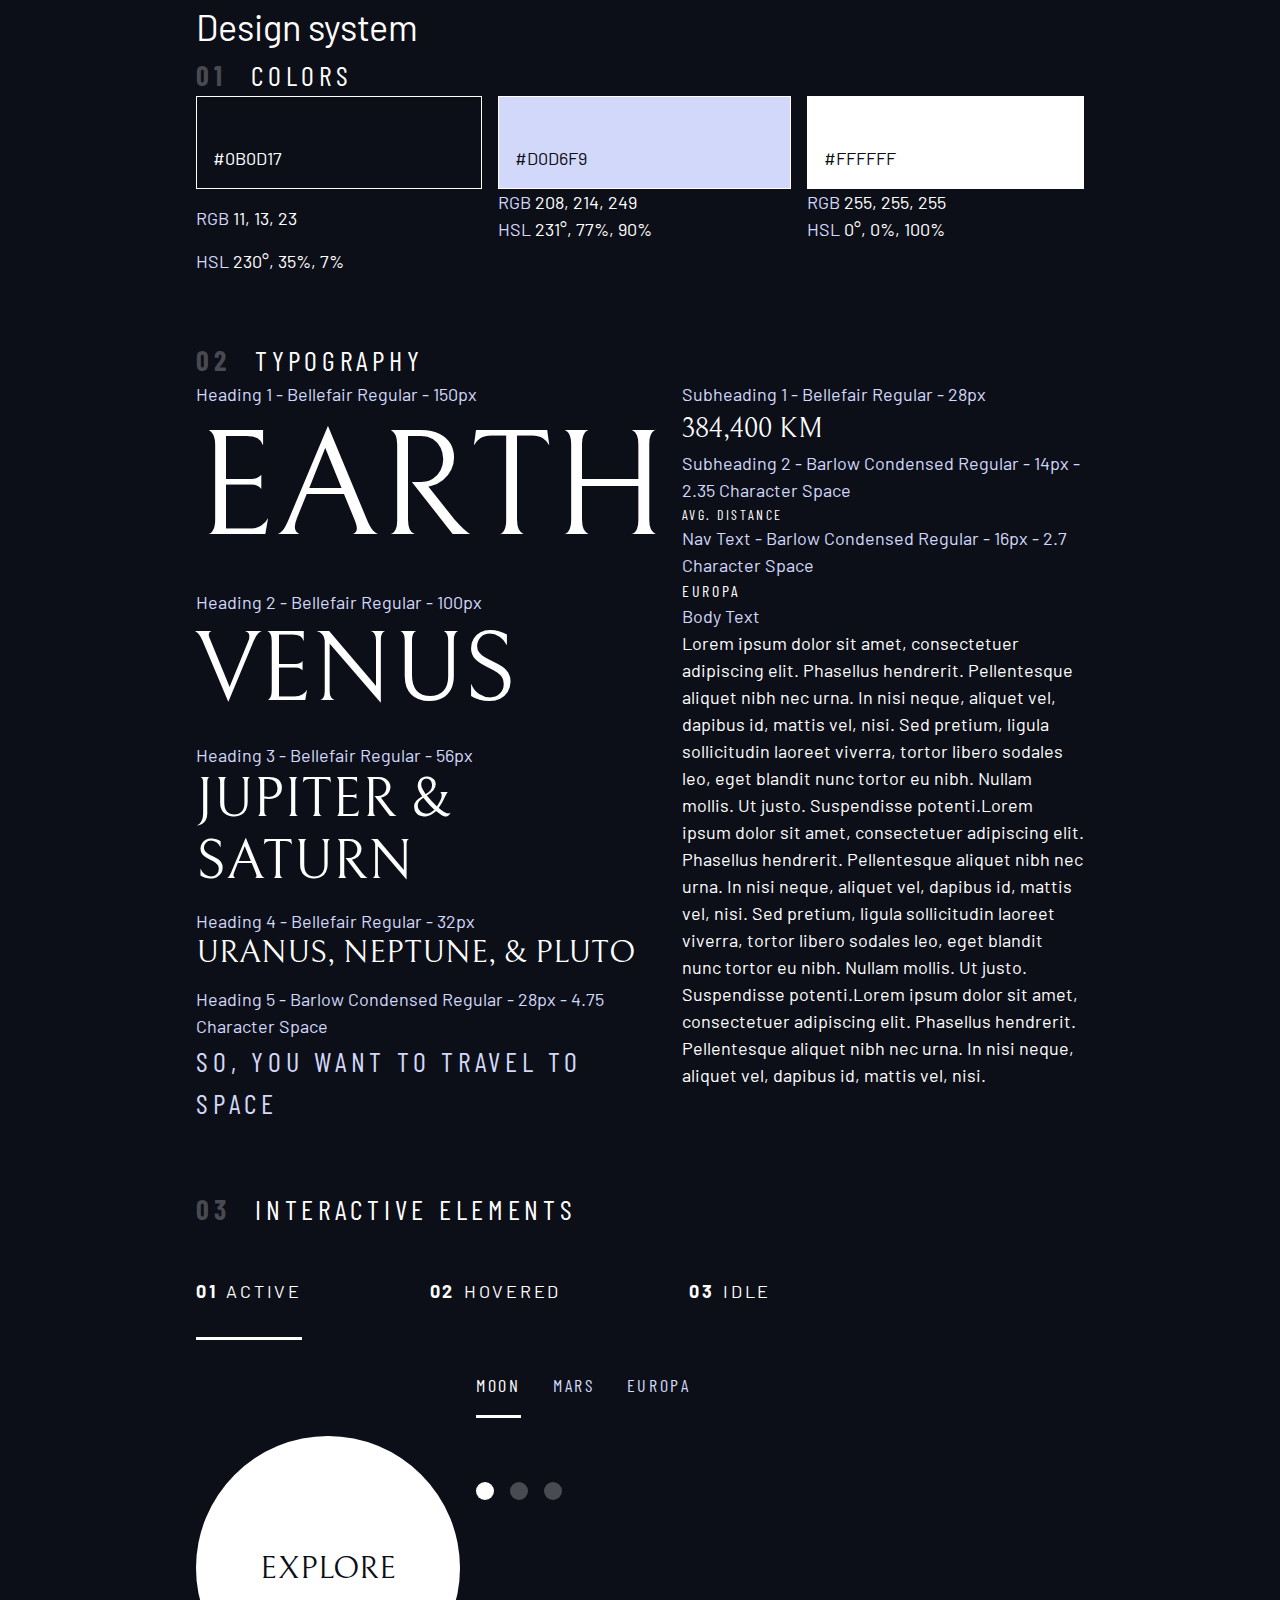
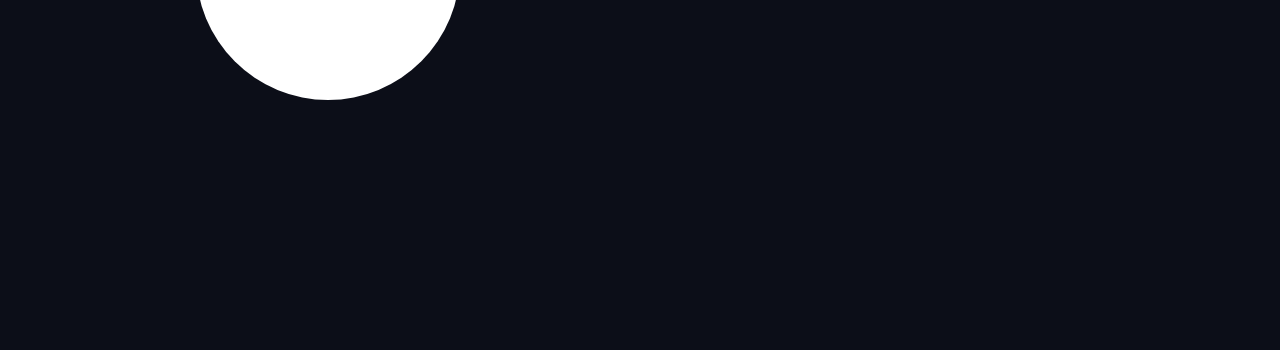
==== index.html @ 1d6373a7 "add components" ====
<!DOCTYPE html>
<html>
<head>
	<meta charset="utf-8">
	<meta name="viewport" content="width=device-width, initial-scale=1">
	<title>Design System</title>
	 <!-- Google fonts -->
    <link rel="preconnect" href="https://fonts.googleapis.com">
    <link rel="preconnect" href="https://fonts.gstatic.com" crossorigin>
    <link href="https://fonts.googleapis.com/css2?family=Barlow+Condensed:wght@400;700&family=Bellefair&family=Barlow:wght@400;700&display=swap"
        rel="stylesheet">
	<link rel="stylesheet" href="./index.css">
</head>
<body>
	<div class="container">
		<h1>Design system</h1>

		<section id="colors">
			<h2 class="numbered-title"><span>01</span> colors</h2>
			<div class="flex">
                    <div  class="flow" style="flex-grow: 1;">
                        <div class="bg-dark text-white" style="padding: 3rem 1rem 1rem; border: 1px solid white">#0B0D17</div>
                        <p><span class="text-accent">RGB</span> 11, 13, 23</p>
                        <p><span class="text-accent">HSL</span> 230°, 35%, 7%</p>
                    </div>
                    <div style="flex-grow: 1;">
                        <div class="bg-accent text-dark" style="padding: 3rem 1rem 1rem; border: 1px solid white">#D0D6F9</div>
                        <p><span class="text-accent">RGB</span> 208, 214, 249</p>
                        <p><span class="text-accent">HSL</span> 231°, 77%, 90%</p>
                    </div>
                    <div style="flex-grow: 1;">
                        <div class="bg-white text-dark" style="padding: 3rem 1rem 1rem; border: 1px solid white;">#FFFFFF</div>
                        <p><span class="text-accent">RGB</span> 255, 255, 255</p>
                        <p><span class="text-accent">HSL</span> 0°, 0%, 100%</p>
                    </div>
                </div>
		</section>

		<section id="typography"  style="margin: 4rem 0">
                <h2 class="numbered-title"><span>02 </span>Typography</h2>
                <div class="flex">
                    <div  class="flow" style="flex-basis: 100%">
                        <div> 
                            <p class="text-accent">Heading 1 - Bellefair Regular - 150px</p>
                            <p class="fs-900 ff-serif uppercase">Earth</p>
                        </div>
                        <div> 
                            <p class="text-accent">Heading 2 - Bellefair Regular - 100px</p>
                            <p class="fs-800 ff-serif uppercase">Venus</p>
                        </div>
                        <div> 
                            <p class="text-accent">Heading 3 - Bellefair Regular - 56px</p>
                            <p class="fs-700 ff-serif uppercase">Jupiter & Saturn</p>
                        </div>
                        <div> 
                            <p class="text-accent">Heading 4 - Bellefair Regular - 32px</p>
                            <p class="fs-600 ff-serif uppercase">Uranus, Neptune, & Pluto</p>
                        </div>
                        <div> 
                            <p class="text-accent">Heading 5 - Barlow Condensed Regular - 28px - 4.75 Character Space</p>
                            <p class="text-accent fs-500 ff-sans-cond uppercase letter-spacing-1">So, you want to travel to space</p>
                        </div>
                    
                    </div>
                    
                    <div  style="flex-basis: 100%">
                        <div> 
                            <p class="text-accent">Subheading 1 - Bellefair Regular - 28px</p>
                            <p class="fs-500 ff-serif uppercase">384,400 km</p>
                        </div>
                        <div> 
                            <p class="text-accent">Subheading 2 - Barlow Condensed Regular - 14px - 2.35 Character Space</p>
                            <p class="fs-200 uppercase ff-sans-cond letter-spacing-3">Avg. Distance</p>
                        </div>
                        <div> 
                            <p class="text-accent">Nav Text - Barlow Condensed Regular - 16px - 2.7 Character Space</p>
                            <p class="fs-300 uppercase ff-sans-cond letter-spacing-2">Europa</p>
                        </div>
                        <div> 
                            <p class="text-accent">Body Text</p>
                            <p>Lorem ipsum dolor sit amet, consectetuer adipiscing elit. Phasellus hendrerit. Pellentesque aliquet nibh nec urna. In nisi neque, aliquet vel, dapibus id, mattis vel, nisi. Sed pretium, ligula sollicitudin laoreet viverra, tortor libero sodales leo, eget blandit nunc tortor eu nibh. Nullam mollis. Ut justo. Suspendisse potenti.Lorem ipsum dolor sit amet, consectetuer adipiscing elit. Phasellus hendrerit. Pellentesque aliquet nibh nec urna. In nisi neque, aliquet vel, dapibus id, mattis vel, nisi. Sed pretium, ligula sollicitudin laoreet viverra, tortor libero sodales leo, eget blandit nunc tortor eu nibh. Nullam mollis. Ut justo. Suspendisse potenti.Lorem ipsum dolor sit amet, consectetuer adipiscing elit. Phasellus hendrerit. Pellentesque aliquet nibh nec urna. In nisi neque, aliquet vel, dapibus id, mattis vel, nisi. </p>
                        </div>
                    </div>
                </div>
            </section>

            <section class="flow" id="interactive-elements">
                <h2 class="numbered-title"><span>03</span> Interactive elements</h2>
                
                <!-- navigation -->
                 <div>
                    <nav>
                        <ul class="primary-navigation underline-indicators flex">
                            <li class="active"><a class="uppercase text-white letter-spacing-2" href="#"><span>01</span>Active</a>
                            <li><a class="uppercase text-white letter-spacing-2" href="#"><span>02</span>Hovered</a>
                            <li><a class="uppercase text-white letter-spacing-2" href="#"><span>03</span>Idle</a>
                        </ul>
                    </nav>
                </div>
                
                <div class="flex">
                    <div style="margin-top: 5rem">
                        <!-- explore button -->
                        <a href="#" class="large-button uppercase ff-serif fs-600 text-dark bg-white">Explore</a>
                    </div>
                    
                    <div class="flow" style="margin-bottom: 50vh; --flow-space: 4rem;">
                        <!-- Tabs -->
                         <div class="tab-list underline-indicators flex">
                            <button aria-selected="true" class="uppercase ff-sans-cond text-accent bg-dark letter-spacing-2">Moon</button>
                            <button aria-selected="false" class="uppercase ff-sans-cond text-accent bg-dark letter-spacing-2">Mars</button>
                            <button aria-selected="false" class="uppercase ff-sans-cond text-accent bg-dark letter-spacing-2">Europa</button>
                        </div>
                        
                        <!-- Dots -->
                        <div class="dot-indicators flex">
                            <button aria-selected="true"><span class="sr-only">Slide title</span></button>
                            <button aria-selected="false"><span class="sr-only">Slide title</span></button>
                            <button aria-selected="false"><span class="sr-only">Slide title</span></button>
                        </div>
                        
                        <!-- Numbers -->
                    </div>
                </div>
                
            </section>
	</div>

<script type="text/javascript" src="./index.js"></script>
</body>
</html>
---- index.css ----
/* ----------------- */
/* Custom properties */
/* ----------------- */

:root {
	--clr-dark:  230 35% 7%;
	--clr-light:  231 77% 90%;
	--clr-white:  0 0% 100%;

	/* font-sizes */
	--fs-900: 9.375rem;
  --fs-800: 6.25rem;
  --fs-700: 3.5rem;
  --fs-600: 2rem;
  --fs-500: 1.75rem;
  --fs-400: 1.125rem;
  --fs-300: 1rem;
  --fs-200: 0.875rem;

  /* font-families */
  --ff-serif: "Bellefair", serif;
  --ff-sans-cond: "Barlow Condensed", sans-serif;
  --ff-sans-normal: "Barlow", sans-serif;

}

/* ----------------- */
/* Reset https://piccalil.li/blog/a-modern-css-reset/ */
/* ----------------- */

/* Box sizing rules */
*,
*::before,
*::after {
  box-sizing: border-box;
}

/* Remove default margin */
body,
h1,
h2,
h3,
h4,
p,
figure,
blockquote,
dl,
dd {
  margin: 0;
}

h1,
h2,
h3,
h4,
h5,
h6,
p {
    font-weight: 400;
}

/* Remove list styles on ul, ol elements with a list role, which suggests default styling will be removed */
ul[role='list'],
ol[role='list'] {
  list-style: none;
}

/* Set core root defaults */
html:focus-within {
  scroll-behavior: smooth;
}

/* Set core body defaults */
body {
	font-family:  var(--ff-sans-normal);
	font-size:  var(--fs-400);
	color:  hsl( var(--clr-white));
	background-color:  hsl(var(--clr-dark));
  min-height: 100vh;
  text-rendering: optimizeSpeed;
  line-height: 1.5;
}

/* A elements that don't have a class get default styles */
a:not([class]) {
  text-decoration-skip-ink: auto;
}

/* Make images easier to work with */
img,
picture {
  max-width: 100%;
  display: block;
}

/* Inherit fonts for inputs and buttons */
input,
button,
textarea,
select {
  font: inherit;
}

/* Remove all animations, transitions and smooth scroll for people that prefer not to see them */
@media (prefers-reduced-motion: reduce) {
  html:focus-within {
   scroll-behavior: auto;
  }
  
  *,
  *::before,
  *::after {
    animation-duration: 0.01ms !important;
    animation-iteration-count: 1 !important;
    transition-duration: 0.01ms !important;
    scroll-behavior: auto !important;
  }
}

/* ----------------- */
/* Utility classes   */
/* ----------------- */
.flex {
	display:  flex;
	gap:  var(--gap, 1rem);
}

.grid {
	display:  grid;
	gap:  var(--gap, 1rem);
}

/*
.flow > * + * //this doesn't add specificity
.flow > *:where(not(:first-child)) // where doesn't add specificity
*/
.flow > *:not(:first-child) {
	margin-top: var(--flow-space, 1rem);
}

.container {
	padding-inline: 2em;
	margin-inline:  auto;
	max-width:  60rem;
}

.sr-only {
	position:  absolute;
	width:  1px;
	height:  1px;
	padding: 0;
	margin:  -1px;
	overflow:  hidden;
	clip:  rect(0, 0, 0, 0);
	white-space: nowrap;
	border:  0;
}

/* colors */

.bg-dark { background-color:  hsl( var(--clr-dark) ); }
.bg-accent { background-color:  hsl( var(--clr-light) ); }
.bg-white { background-color:  hsl( var(--clr-white) ); }

.text-dark { color:  hsl( var(--clr-dark) ); }
.text-accent { color:  hsl( var(--clr-light) ); }
.text-white { color:  hsl( var(--clr-white) ); }


/* typography */

.ff-serif { font-family: var(--ff-serif); } 
.ff-sans-cond { font-family: var(--ff-sans-cond); } 
.ff-sans-normal { font-family: var(--ff-sans-normal); } 

.letter-spacing-1 { letter-spacing: 4.75px; } 
.letter-spacing-2 { letter-spacing: 2.7px; } 
.letter-spacing-3 { letter-spacing: 2.35px; } 

.uppercase { text-transform: uppercase; }

.fs-900 { font-size: var(--fs-900); }
.fs-800 { font-size: var(--fs-800); }
.fs-700 { font-size: var(--fs-700); }
.fs-600 { font-size: var(--fs-600); }
.fs-500 { font-size: var(--fs-500); }
.fs-400 { font-size: var(--fs-400); }
.fs-300 { font-size: var(--fs-300); }
.fs-200 { font-size: var(--fs-200); }


.fs-900,
.fs-800,
.fs-700,
.fs-600 {
    line-height: 1.1;
}

.numbered-title{
	font-family:  var(--ff-sans-cond);
	font-size:  var(--fs-500);
	text-transform:  uppercase;
	letter-spacing:  4.72px;
}

.numbered-title span {
	margin-right:  .5em;
	font-weight:  700;
	color:  hsl( var(--clr-white) / .25);
}

/* ----------------- */
/* Components        */
/* ----------------- */

.large-button {
	position: relative;
	display:  grid;
	z-index: 1;
	place-items:  center;
	padding:  0 2em;
	aspect-ratio:  1;
	text-decoration: none;
	border-radius: 50%;
}

.large-button::after {
	content: '';
	position:  absolute;
	z-index: -1;
	width: 100%;
	height: 100%;
	background: hsl(var(--clr-white) / .15);
	border-radius: 50%;
	opacity:  0;
	transition: opacity 500ms linear, transform 750ms ease-in-out;
}

.large-button:hover::after,
.large-button:focus::after {
	opacity:  1;
	transform: scale(1.5);
}

.primary-navigation {
    --gap: 8rem;
    --underline-gap: 2rem;
    list-style: none;
    padding: 0;
    margin: 0;
}

.primary-navigation a {
    text-decoration: none;
}

.primary-navigation a > span {
    font-weight: 700;
    margin-right: .5em;
}

.underline-indicators > * {
    cursor: pointer;
    padding: var(--underline-gap, 1rem) 0;
    border: 0;
    border-bottom: .2rem solid hsl( var(--clr-white) / 0 );
}

.underline-indicators > *:hover,
.underline-indicators > *:focus {
    border-color: hsl( var(--clr-white) / .5);
}

.underline-indicators > .active,
.underline-indicators > [aria-selected="true"] {
    color: hsl( var(--clr-white) / 1);
    border-color: hsl( var(--clr-white) / 1);
}

.tab-list {
    --gap: 2rem;
}

.dot-indicators > * {
    cursor: pointer;
    border: 0;
    border-radius: 50%;
    padding: .5em;
    background-color: hsl( var(--clr-white) / .25);
}

.dot-indicators > *:hover,
.dot-indicators > *:focus {
    background-color: hsl( var(--clr-white) / .5);
}

.dot-indicators > [aria-selected="true"] {
    background-color: hsl( var(--clr-white) / 1); 
}
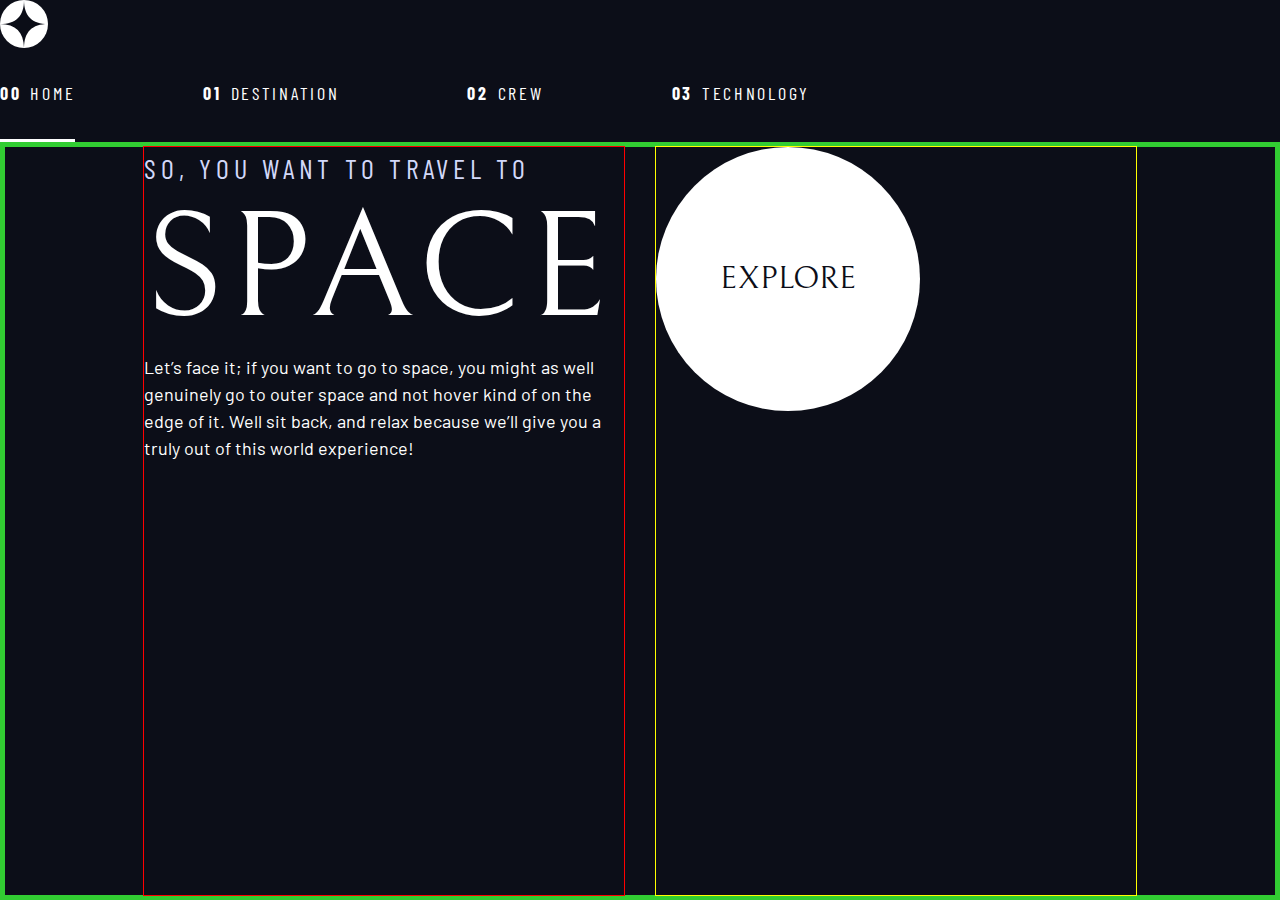
==== commit ed3ecb86: "add responsive in home page" ====
--- a/index.html
+++ b/index.html
@@ -3,129 +3,42 @@
 <head>
 	<meta charset="utf-8">
 	<meta name="viewport" content="width=device-width, initial-scale=1">
-	<title>Design System</title>
+
+	<link rel="icon" type="image/png" sizes="32x32" href="./assets/favicon-32x32.png">
 	 <!-- Google fonts -->
     <link rel="preconnect" href="https://fonts.googleapis.com">
     <link rel="preconnect" href="https://fonts.gstatic.com" crossorigin>
     <link href="https://fonts.googleapis.com/css2?family=Barlow+Condensed:wght@400;700&family=Bellefair&family=Barlow:wght@400;700&display=swap"
         rel="stylesheet">
 	<link rel="stylesheet" href="./index.css">
+	<title>7 Sisters Tourism | Home</title>
 </head>
-<body>
-	<div class="container">
-		<h1>Design system</h1>
+<body class="home">
+	<header class="primary-header">
+		<div>
+			<img src="./assets/shared/logo.svg" alt="7 Sisters logo" class="logo">
+		</div>
+		<nav>
+	        <ul class="primary-navigation underline-indicators flex">
+	            <li class="active"><a class="ff-sans-cond uppercase text-white letter-spacing-2" href="index.html"><span>00</span>Home</a>
+	            <li><a class="ff-sans-cond uppercase text-white letter-spacing-2" href="destination.html"><span>01</span>Destination</a>
+	            <li><a class="ff-sans-cond uppercase text-white letter-spacing-2" href="crew.html"><span>02</span>Crew</a>
+	            <li><a class="ff-sans-cond uppercase text-white letter-spacing-2" href="technology.html"><span>03</span>Technology</a>
+	        </ul>
+    	</nav>
+	</header>
 
-		<section id="colors">
-			<h2 class="numbered-title"><span>01</span> colors</h2>
-			<div class="flex">
-                    <div  class="flow" style="flex-grow: 1;">
-                        <div class="bg-dark text-white" style="padding: 3rem 1rem 1rem; border: 1px solid white">#0B0D17</div>
-                        <p><span class="text-accent">RGB</span> 11, 13, 23</p>
-                        <p><span class="text-accent">HSL</span> 230°, 35%, 7%</p>
-                    </div>
-                    <div style="flex-grow: 1;">
-                        <div class="bg-accent text-dark" style="padding: 3rem 1rem 1rem; border: 1px solid white">#D0D6F9</div>
-                        <p><span class="text-accent">RGB</span> 208, 214, 249</p>
-                        <p><span class="text-accent">HSL</span> 231°, 77%, 90%</p>
-                    </div>
-                    <div style="flex-grow: 1;">
-                        <div class="bg-white text-dark" style="padding: 3rem 1rem 1rem; border: 1px solid white;">#FFFFFF</div>
-                        <p><span class="text-accent">RGB</span> 255, 255, 255</p>
-                        <p><span class="text-accent">HSL</span> 0°, 0%, 100%</p>
-                    </div>
-                </div>
-		</section>
-
-		<section id="typography"  style="margin: 4rem 0">
-                <h2 class="numbered-title"><span>02 </span>Typography</h2>
-                <div class="flex">
-                    <div  class="flow" style="flex-basis: 100%">
-                        <div> 
-                            <p class="text-accent">Heading 1 - Bellefair Regular - 150px</p>
-                            <p class="fs-900 ff-serif uppercase">Earth</p>
-                        </div>
-                        <div> 
-                            <p class="text-accent">Heading 2 - Bellefair Regular - 100px</p>
-                            <p class="fs-800 ff-serif uppercase">Venus</p>
-                        </div>
-                        <div> 
-                            <p class="text-accent">Heading 3 - Bellefair Regular - 56px</p>
-                            <p class="fs-700 ff-serif uppercase">Jupiter & Saturn</p>
-                        </div>
-                        <div> 
-                            <p class="text-accent">Heading 4 - Bellefair Regular - 32px</p>
-                            <p class="fs-600 ff-serif uppercase">Uranus, Neptune, & Pluto</p>
-                        </div>
-                        <div> 
-                            <p class="text-accent">Heading 5 - Barlow Condensed Regular - 28px - 4.75 Character Space</p>
-                            <p class="text-accent fs-500 ff-sans-cond uppercase letter-spacing-1">So, you want to travel to space</p>
-                        </div>
-                    
-                    </div>
-                    
-                    <div  style="flex-basis: 100%">
-                        <div> 
-                            <p class="text-accent">Subheading 1 - Bellefair Regular - 28px</p>
-                            <p class="fs-500 ff-serif uppercase">384,400 km</p>
-                        </div>
-                        <div> 
-                            <p class="text-accent">Subheading 2 - Barlow Condensed Regular - 14px - 2.35 Character Space</p>
-                            <p class="fs-200 uppercase ff-sans-cond letter-spacing-3">Avg. Distance</p>
-                        </div>
-                        <div> 
-                            <p class="text-accent">Nav Text - Barlow Condensed Regular - 16px - 2.7 Character Space</p>
-                            <p class="fs-300 uppercase ff-sans-cond letter-spacing-2">Europa</p>
-                        </div>
-                        <div> 
-                            <p class="text-accent">Body Text</p>
-                            <p>Lorem ipsum dolor sit amet, consectetuer adipiscing elit. Phasellus hendrerit. Pellentesque aliquet nibh nec urna. In nisi neque, aliquet vel, dapibus id, mattis vel, nisi. Sed pretium, ligula sollicitudin laoreet viverra, tortor libero sodales leo, eget blandit nunc tortor eu nibh. Nullam mollis. Ut justo. Suspendisse potenti.Lorem ipsum dolor sit amet, consectetuer adipiscing elit. Phasellus hendrerit. Pellentesque aliquet nibh nec urna. In nisi neque, aliquet vel, dapibus id, mattis vel, nisi. Sed pretium, ligula sollicitudin laoreet viverra, tortor libero sodales leo, eget blandit nunc tortor eu nibh. Nullam mollis. Ut justo. Suspendisse potenti.Lorem ipsum dolor sit amet, consectetuer adipiscing elit. Phasellus hendrerit. Pellentesque aliquet nibh nec urna. In nisi neque, aliquet vel, dapibus id, mattis vel, nisi. </p>
-                        </div>
-                    </div>
-                </div>
-            </section>
-
-            <section class="flow" id="interactive-elements">
-                <h2 class="numbered-title"><span>03</span> Interactive elements</h2>
-                
-                <!-- navigation -->
-                 <div>
-                    <nav>
-                        <ul class="primary-navigation underline-indicators flex">
-                            <li class="active"><a class="uppercase text-white letter-spacing-2" href="#"><span>01</span>Active</a>
-                            <li><a class="uppercase text-white letter-spacing-2" href="#"><span>02</span>Hovered</a>
-                            <li><a class="uppercase text-white letter-spacing-2" href="#"><span>03</span>Idle</a>
-                        </ul>
-                    </nav>
-                </div>
-                
-                <div class="flex">
-                    <div style="margin-top: 5rem">
-                        <!-- explore button -->
-                        <a href="#" class="large-button uppercase ff-serif fs-600 text-dark bg-white">Explore</a>
-                    </div>
-                    
-                    <div class="flow" style="margin-bottom: 50vh; --flow-space: 4rem;">
-                        <!-- Tabs -->
-                         <div class="tab-list underline-indicators flex">
-                            <button aria-selected="true" class="uppercase ff-sans-cond text-accent bg-dark letter-spacing-2">Moon</button>
-                            <button aria-selected="false" class="uppercase ff-sans-cond text-accent bg-dark letter-spacing-2">Mars</button>
-                            <button aria-selected="false" class="uppercase ff-sans-cond text-accent bg-dark letter-spacing-2">Europa</button>
-                        </div>
-                        
-                        <!-- Dots -->
-                        <div class="dot-indicators flex">
-                            <button aria-selected="true"><span class="sr-only">Slide title</span></button>
-                            <button aria-selected="false"><span class="sr-only">Slide title</span></button>
-                            <button aria-selected="false"><span class="sr-only">Slide title</span></button>
-                        </div>
-                        
-                        <!-- Numbers -->
-                    </div>
-                </div>
-                
-            </section>
-	</div>
-
-<script type="text/javascript" src="./index.js"></script>
+	<div class="grid-container">
+	    <div>
+	      <h1 class="text-accent fs-500 ff-sans-cond uppercase letter-spacing-1">So, you want to travel to
+	      <span class="fs-900 ff-serif text-white">Space</span></h1>
+	      <p>Let’s face it; if you want to go to space, you might as well genuinely go to 
+	      outer space and not hover kind of on the edge of it. Well sit back, and relax 
+	      because we’ll give you a truly out of this world experience! </p>
+	    </div>
+	    <div>
+	      <a href="#" class="large-button uppercase ff-serif fs-600 text-dark bg-white">Explore</a>
+	    </div>
+    </div>
 </body>
 </html>--- a/index.css
+++ b/index.css
@@ -9,18 +9,18 @@
 
 	/* font-sizes */
 	--fs-900: 9.375rem;
-  --fs-800: 6.25rem;
-  --fs-700: 3.5rem;
-  --fs-600: 2rem;
-  --fs-500: 1.75rem;
-  --fs-400: 1.125rem;
-  --fs-300: 1rem;
-  --fs-200: 0.875rem;
-
-  /* font-families */
-  --ff-serif: "Bellefair", serif;
-  --ff-sans-cond: "Barlow Condensed", sans-serif;
-  --ff-sans-normal: "Barlow", sans-serif;
+ 	--fs-800: 6.25rem;
+ 	--fs-700: 3.5rem;
+ 	--fs-600: 2rem;
+ 	--fs-500: 1.75rem;
+ 	--fs-400: 1.125rem;
+ 	--fs-300: 1rem;
+ 	--fs-200: 0.875rem;
+
+	/* font-families */
+	--ff-serif: "Bellefair", serif;
+	--ff-sans-cond: "Barlow Condensed", sans-serif;
+	--ff-sans-normal: "Barlow", sans-serif;
 
 }
 
@@ -76,9 +76,11 @@
 	font-size:  var(--fs-400);
 	color:  hsl( var(--clr-white));
 	background-color:  hsl(var(--clr-dark));
-  min-height: 100vh;
-  text-rendering: optimizeSpeed;
-  line-height: 1.5;
+	min-height: 100vh;
+	text-rendering: optimizeSpeed;
+	line-height: 1.5;
+	display:  grid;
+	grid-template-rows:  min-content 1fr;
 }
 
 /* A elements that don't have a class get default styles */
@@ -141,7 +143,29 @@
 .container {
 	padding-inline: 2em;
 	margin-inline:  auto;
-	max-width:  60rem;
+	max-width:  80rem;
+}
+
+.grid-container {
+    border: 5px solid limegreen;
+    display: grid;
+}
+
+@media (min-width: 45em) {
+    .grid-container {
+        column-gap: var(--container-gap, 2rem);
+        grid-template-columns: minmax(2rem, 1fr) repeat(2, minmax(0, 30rem)) minmax(2rem, 1fr);
+    }
+    
+    .grid-container > *:first-child {
+        grid-column: 2;
+        outline: 1px solid red;
+    }
+
+    .grid-container > *:last-child {
+        grid-column: 3;
+        outline: 1px solid yellow;
+    }
 }
 
 .sr-only {
@@ -215,7 +239,7 @@
 
 .large-button {
 	position: relative;
-	display:  grid;
+	display:  inline-grid;
 	z-index: 1;
 	place-items:  center;
 	padding:  0 2em;
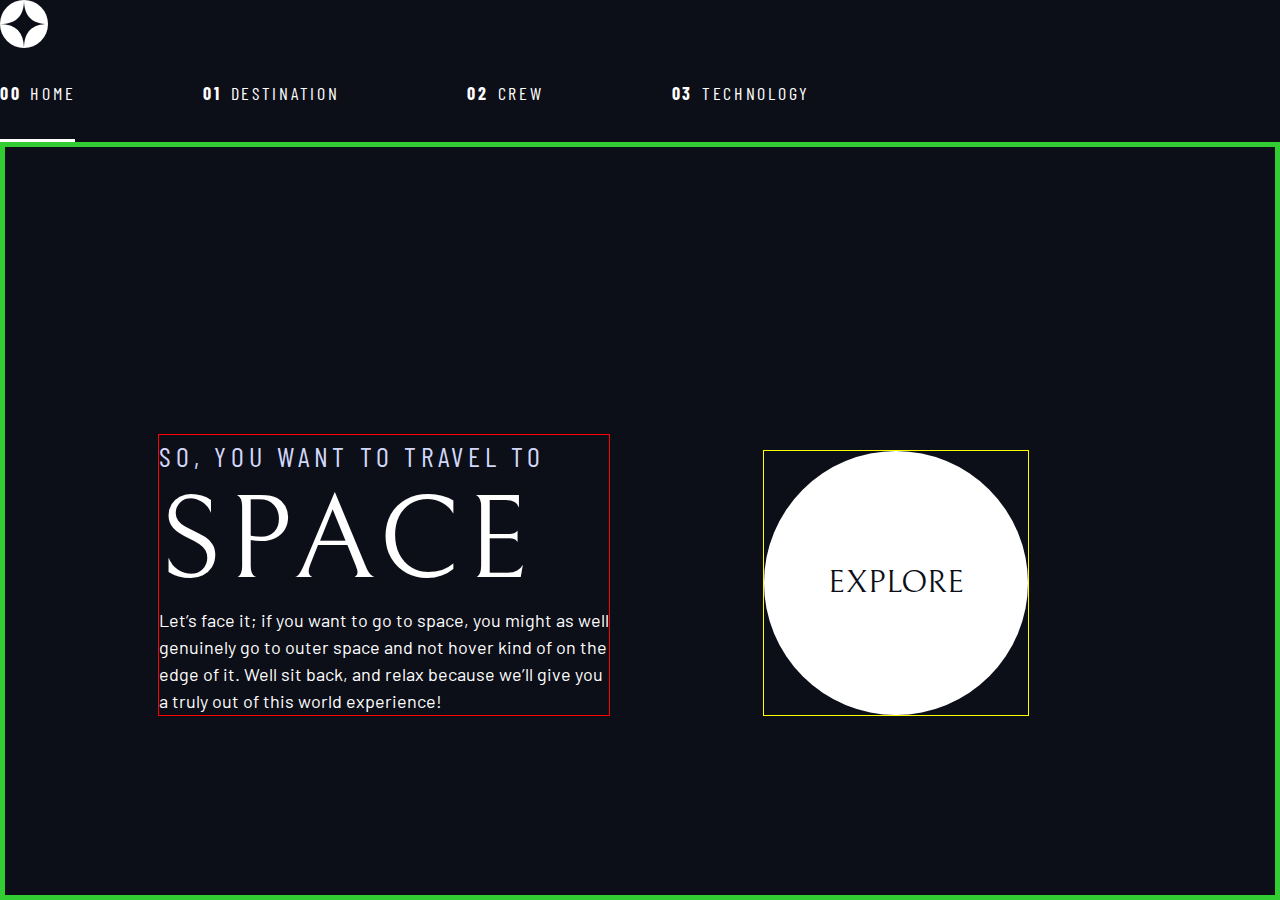
==== commit 1f439b3e: "fix layout" ====
--- a/index.html
+++ b/index.html
@@ -28,10 +28,10 @@
     	</nav>
 	</header>
 
-	<div class="grid-container">
+	<div class="grid-container grid-container--home">
 	    <div>
 	      <h1 class="text-accent fs-500 ff-sans-cond uppercase letter-spacing-1">So, you want to travel to
-	      <span class="fs-900 ff-serif text-white">Space</span></h1>
+	      <span class="d-block fs-900 ff-serif text-white">Space</span></h1>
 	      <p>Let’s face it; if you want to go to space, you might as well genuinely go to 
 	      outer space and not hover kind of on the edge of it. Well sit back, and relax 
 	      because we’ll give you a truly out of this world experience! </p>
--- a/index.css
+++ b/index.css
@@ -8,7 +8,7 @@
 	--clr-white:  0 0% 100%;
 
 	/* font-sizes */
-	--fs-900: 9.375rem;
+	--fs-900: clamp(5rem, 8vw + 1rem, 9.375rem);
  	--fs-800: 6.25rem;
  	--fs-700: 3.5rem;
  	--fs-600: 2rem;
@@ -23,6 +23,26 @@
 	--ff-sans-normal: "Barlow", sans-serif;
 
 }
+
+@media (min-width: 35em) {
+    :root {
+        --fs-800: 5rem;
+        --fs-700: 2.5rem;
+        --fs-600: 1.5rem;
+        --fs-400: 1rem;
+    }
+}
+
+@media (min-width: 45em) {
+    :root {
+        /* font-sizes */
+        --fs-800: 6.25rem;
+        --fs-700: 3.5rem;
+        --fs-600: 2rem;
+        --fs-400: 1.125rem;
+    }
+}
+
 
 /* ----------------- */
 /* Reset https://piccalil.li/blog/a-modern-css-reset/ */
@@ -132,6 +152,9 @@
 	gap:  var(--gap, 1rem);
 }
 
+.d-block {
+	display: block;
+}
 /*
 .flow > * + * //this doesn't add specificity
 .flow > *:where(not(:first-child)) // where doesn't add specificity
@@ -147,12 +170,20 @@
 }
 
 .grid-container {
+	text-align: center;
     border: 5px solid limegreen;
     display: grid;
+    place-items: center;
+    padding-inline:  1rem;
+}
+
+.grid-container * {
+    max-width: 45ch;
 }
 
 @media (min-width: 45em) {
     .grid-container {
+    	text-align: left;
         column-gap: var(--container-gap, 2rem);
         grid-template-columns: minmax(2rem, 1fr) repeat(2, minmax(0, 30rem)) minmax(2rem, 1fr);
     }
@@ -165,6 +196,11 @@
     .grid-container > *:last-child {
         grid-column: 3;
         outline: 1px solid yellow;
+    }
+
+    .grid-container--home {
+    	padding-bottom:  max(6rem, 20vh);
+    	align-items: end;
     }
 }
 
@@ -238,6 +274,7 @@
 /* ----------------- */
 
 .large-button {
+	font-size: 2rem;
 	position: relative;
 	display:  inline-grid;
 	z-index: 1;
@@ -320,4 +357,4 @@
 
 .dot-indicators > [aria-selected="true"] {
     background-color: hsl( var(--clr-white) / 1); 
-}+}
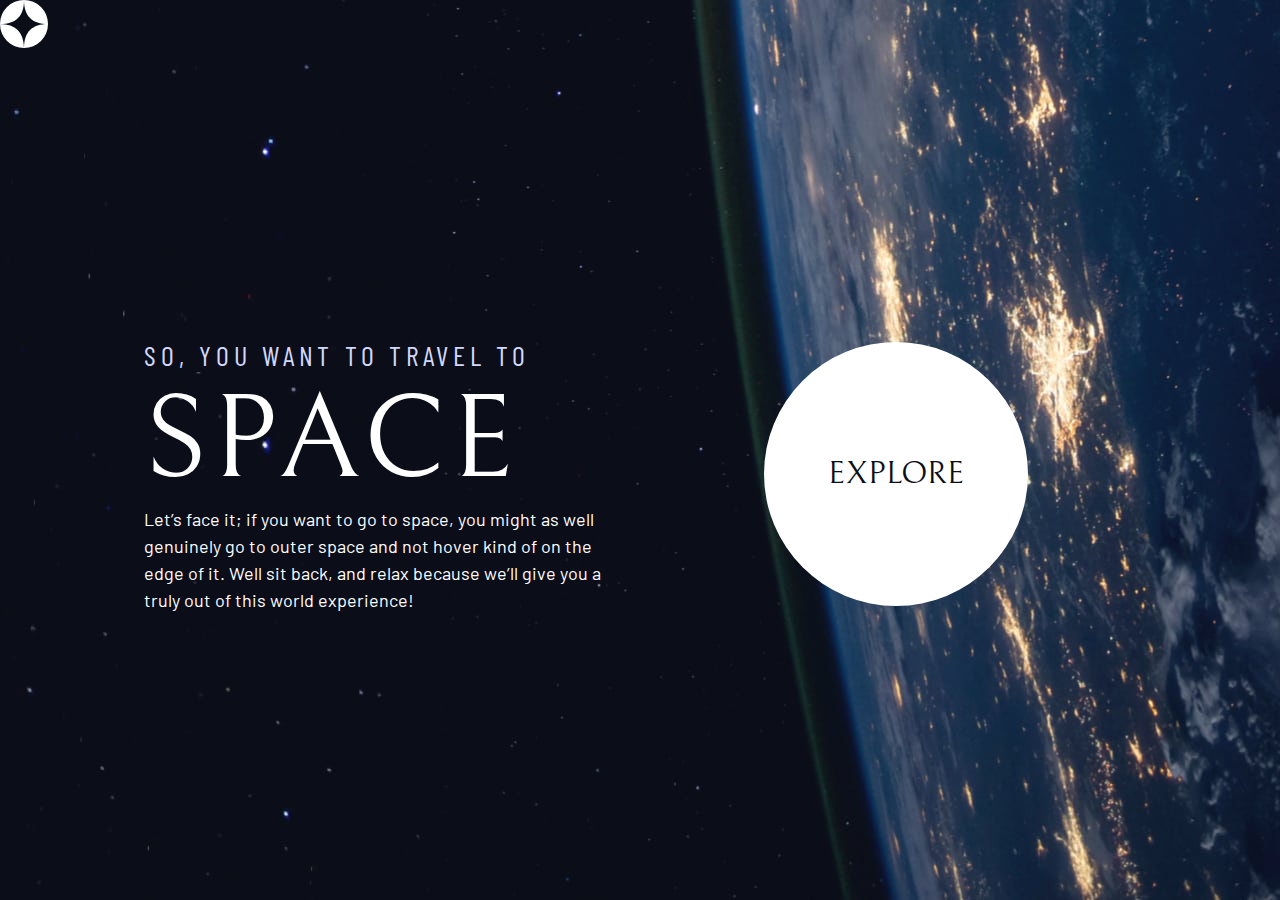
==== commit 76517601: "refactor layout" ====
--- a/index.html
+++ b/index.html
@@ -1,5 +1,5 @@
 <!DOCTYPE html>
-<html>
+<html lang="en">
 <head>
 	<meta charset="utf-8">
 	<meta name="viewport" content="width=device-width, initial-scale=1">
@@ -18,17 +18,17 @@
 		<div>
 			<img src="./assets/shared/logo.svg" alt="7 Sisters logo" class="logo">
 		</div>
-		<nav>
+		<!-- <nav>
 	        <ul class="primary-navigation underline-indicators flex">
 	            <li class="active"><a class="ff-sans-cond uppercase text-white letter-spacing-2" href="index.html"><span>00</span>Home</a>
 	            <li><a class="ff-sans-cond uppercase text-white letter-spacing-2" href="destination.html"><span>01</span>Destination</a>
 	            <li><a class="ff-sans-cond uppercase text-white letter-spacing-2" href="crew.html"><span>02</span>Crew</a>
 	            <li><a class="ff-sans-cond uppercase text-white letter-spacing-2" href="technology.html"><span>03</span>Technology</a>
 	        </ul>
-    	</nav>
+    	</nav> -->
 	</header>
 
-	<div class="grid-container grid-container--home">
+	<div class="grid-container grid-container">
 	    <div>
 	      <h1 class="text-accent fs-500 ff-sans-cond uppercase letter-spacing-1">So, you want to travel to
 	      <span class="d-block fs-900 ff-serif text-white">Space</span></h1>
--- a/index.css
+++ b/index.css
@@ -8,14 +8,14 @@
 	--clr-white:  0 0% 100%;
 
 	/* font-sizes */
-	--fs-900: clamp(5rem, 8vw + 1rem, 9.375rem);
- 	--fs-800: 6.25rem;
- 	--fs-700: 3.5rem;
- 	--fs-600: 2rem;
- 	--fs-500: 1.75rem;
- 	--fs-400: 1.125rem;
- 	--fs-300: 1rem;
- 	--fs-200: 0.875rem;
+    --fs-900: clamp(5rem, 8vw + 1rem, 9.375rem);
+    --fs-800: 3.5rem;
+    --fs-700: 1.5rem;
+    --fs-600: 1rem;
+    --fs-500: 1.75rem;
+    --fs-400: 0.9375rem;
+    --fs-300: 1rem;
+    --fs-200: 0.875rem;
 
 	/* font-families */
 	--ff-serif: "Bellefair", serif;
@@ -171,14 +171,13 @@
 
 .grid-container {
 	text-align: center;
-    border: 5px solid limegreen;
     display: grid;
     place-items: center;
     padding-inline:  1rem;
 }
 
 .grid-container * {
-    max-width: 45ch;
+    max-width: 50ch;
 }
 
 @media (min-width: 45em) {
@@ -190,12 +189,10 @@
     
     .grid-container > *:first-child {
         grid-column: 2;
-        outline: 1px solid red;
     }
 
     .grid-container > *:last-child {
         grid-column: 3;
-        outline: 1px solid yellow;
     }
 
     .grid-container--home {
@@ -358,3 +355,29 @@
 .dot-indicators > [aria-selected="true"] {
     background-color: hsl( var(--clr-white) / 1); 
 }
+
+
+/* ----------------------------- */
+/* Page specific background      */
+/* ----------------------------- */
+body {
+    background-size: cover;
+    background-position: bottom center;
+}
+/* home */
+.home {
+    background-image: url(./assets/home/background-home-mobile.jpg);
+}
+
+@media (min-width: 35rem) {
+    .home {
+        background-position: center center;
+        background-image: url(./assets/home/background-home-tablet.jpg);
+    }
+}
+
+@media (min-width: 45rem) {
+    .home {
+        background-image: url(./assets/home/background-home-desktop.jpg);
+    }
+}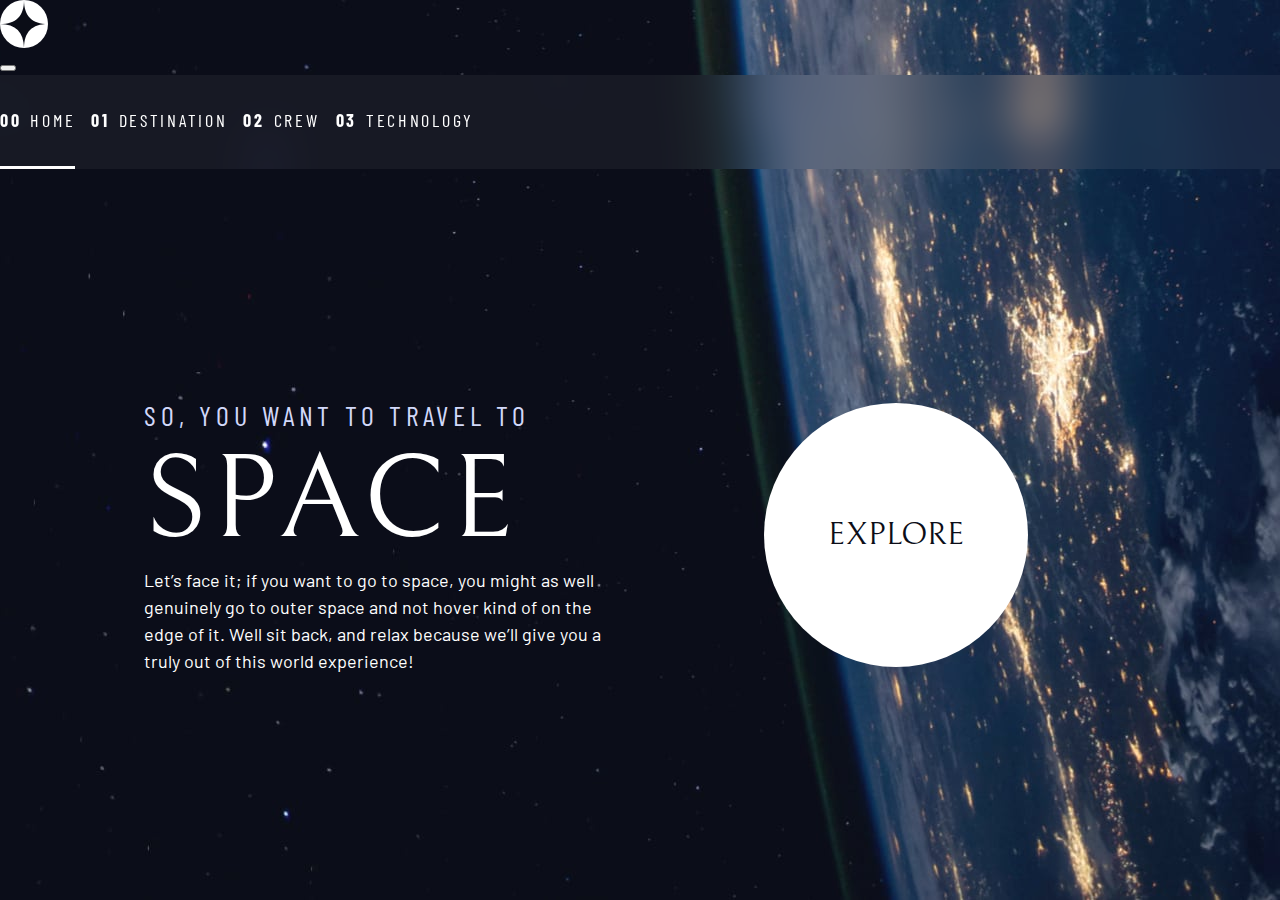
==== commit d6d0a97d: "add mobile nav" ====
--- a/index.html
+++ b/index.html
@@ -18,14 +18,15 @@
 		<div>
 			<img src="./assets/shared/logo.svg" alt="7 Sisters logo" class="logo">
 		</div>
-		<!-- <nav>
-	        <ul class="primary-navigation underline-indicators flex">
+		 <button class="mobile-nav-toggle" aria-controls="primary-navigation"><span class="sr-only" aria-expanded="false">Menu</span></button>
+    	<nav>
+	        <ul id="primary-navigation" class="primary-navigation underline-indicators flex">
 	            <li class="active"><a class="ff-sans-cond uppercase text-white letter-spacing-2" href="index.html"><span>00</span>Home</a>
 	            <li><a class="ff-sans-cond uppercase text-white letter-spacing-2" href="destination.html"><span>01</span>Destination</a>
 	            <li><a class="ff-sans-cond uppercase text-white letter-spacing-2" href="crew.html"><span>02</span>Crew</a>
 	            <li><a class="ff-sans-cond uppercase text-white letter-spacing-2" href="technology.html"><span>03</span>Technology</a>
 	        </ul>
-    	</nav> -->
+    </nav>
 	</header>
 
 	<div class="grid-container grid-container">
--- a/index.css
+++ b/index.css
@@ -301,11 +301,25 @@
 }
 
 .primary-navigation {
-    --gap: 8rem;
     --underline-gap: 2rem;
     list-style: none;
     padding: 0;
     margin: 0;
+    background: hsl( var(--clr-white) / 0.05);
+    backdrop-filter: blur(1.5rem); 
+}
+
+@media (max-width: 35rem) {
+    .primary-navigation {
+        --underline-gap: .5rem;
+        position: fixed;
+        z-index: 1000;
+        inset: 0 0 0 30%;
+        list-style: none;
+        padding: min(20rem, 15vh) 2rem;
+        margin: 0;
+        flex-direction: column;
+    }
 }
 
 .primary-navigation a {
@@ -324,17 +338,23 @@
     border-bottom: .2rem solid hsl( var(--clr-white) / 0 );
 }
 
-.underline-indicators > *:hover,
 .underline-indicators > *:focus {
     border-color: hsl( var(--clr-white) / .5);
 }
 
-.underline-indicators > .active,
-.underline-indicators > [aria-selected="true"] {
-    color: hsl( var(--clr-white) / 1);
-    border-color: hsl( var(--clr-white) / 1);
-}
-
+@media (hover: hover) {
+    .underline-indicators > *:hover{
+        border-color: hsl( var(--clr-white) / .5);
+    }
+}
+
+@media (min-width: 35rem) {
+    .underline-indicators > .active,
+    .underline-indicators > [aria-selected="true"] {
+        color: hsl( var(--clr-white) / 1);
+        border-color: hsl( var(--clr-white) / 1); 
+    }
+}
 .tab-list {
     --gap: 2rem;
 }
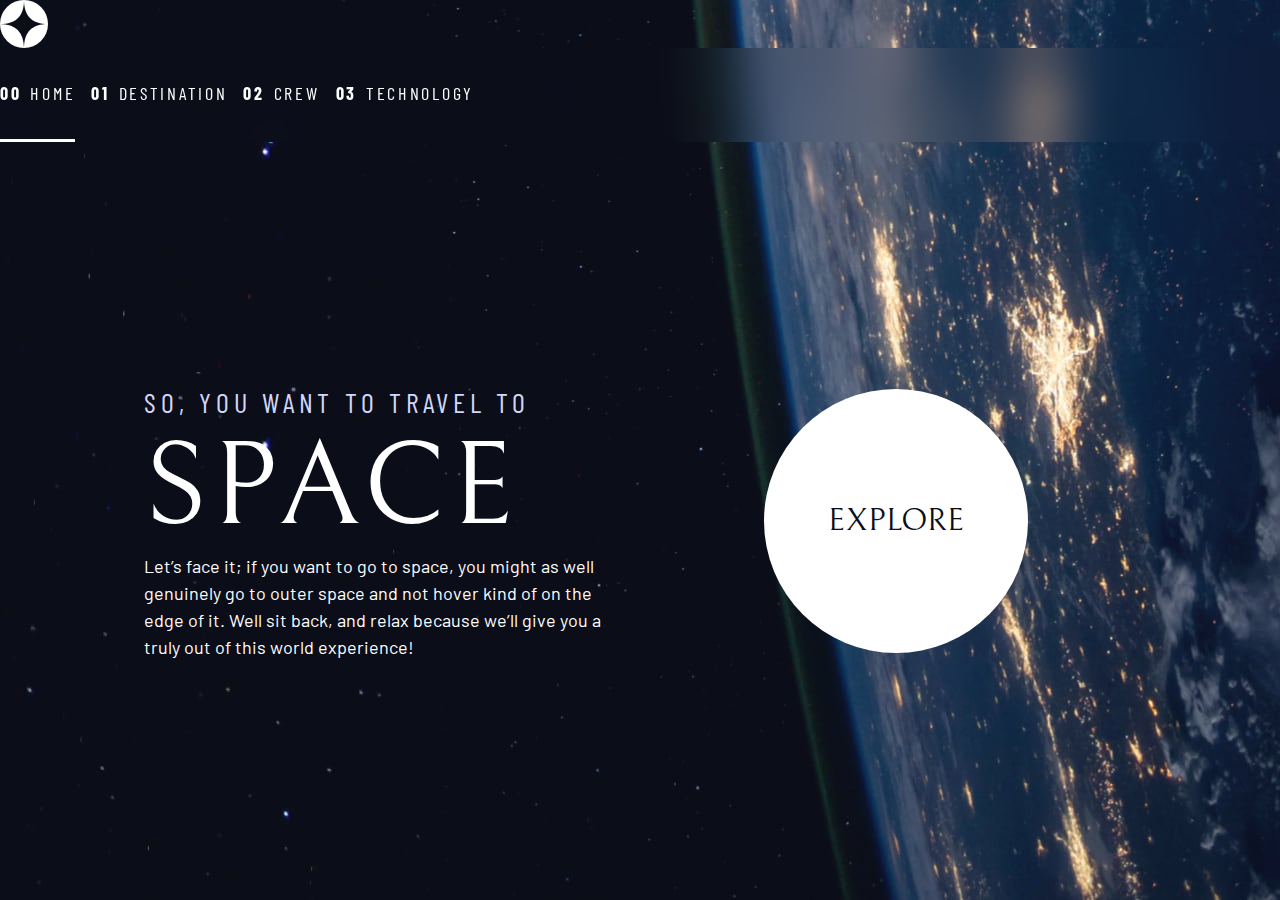
==== commit f60289d4: "add toggle hamburger" ====
--- a/index.html
+++ b/index.html
@@ -12,6 +12,7 @@
         rel="stylesheet">
 	<link rel="stylesheet" href="./index.css">
 	<title>7 Sisters Tourism | Home</title>
+	<script src="./index.js" defer></script>
 </head>
 <body class="home">
 	<header class="primary-header">
@@ -20,7 +21,7 @@
 		</div>
 		 <button class="mobile-nav-toggle" aria-controls="primary-navigation"><span class="sr-only" aria-expanded="false">Menu</span></button>
     	<nav>
-	        <ul id="primary-navigation" class="primary-navigation underline-indicators flex">
+	        <ul id="primary-navigation" data-visible="false" class="primary-navigation underline-indicators flex">
 	            <li class="active"><a class="ff-sans-cond uppercase text-white letter-spacing-2" href="index.html"><span>00</span>Home</a>
 	            <li><a class="ff-sans-cond uppercase text-white letter-spacing-2" href="destination.html"><span>01</span>Destination</a>
 	            <li><a class="ff-sans-cond uppercase text-white letter-spacing-2" href="crew.html"><span>02</span>Crew</a>
@@ -41,5 +42,6 @@
 	      <a href="#" class="large-button uppercase ff-serif fs-600 text-dark bg-white">Explore</a>
 	    </div>
     </div>
+
 </body>
 </html>--- a/index.css
+++ b/index.css
@@ -101,6 +101,7 @@
 	line-height: 1.5;
 	display:  grid;
 	grid-template-rows:  min-content 1fr;
+    overflow-x: hidden;
 }
 
 /* A elements that don't have a class get default styles */
@@ -305,8 +306,19 @@
     list-style: none;
     padding: 0;
     margin: 0;
-    background: hsl( var(--clr-white) / 0.05);
-    backdrop-filter: blur(1.5rem); 
+    background: hsl( var(--clr-dark) / 0.95);
+    /* backdrop-filter: blur(1.5rem); */
+}
+
+@supports (backdrop-filter: blur(1rem)) {
+    .primary-navigation {
+        background: hsl( var(--clr-white) / 0..05);
+        backdrop-filter: blur(1.5rem);
+    }
+}
+
+.mobile-nav-toggle {
+    display: none;
 }
 
 @media (max-width: 35rem) {
@@ -319,6 +331,35 @@
         padding: min(20rem, 15vh) 2rem;
         margin: 0;
         flex-direction: column;
+        transform: translateX(100%);
+        transition: transform 500ms ease-in-out;
+    }
+
+    .primary-navigation[data-visible="true"] {
+        transform: translateX(0);
+    }
+    
+    .mobile-nav-toggle {
+        display: block;
+        position: absolute;
+        z-index: 2000;
+        right: 1rem;
+        top: 2rem;
+        background: transparent;
+        background-image: url(./assets/shared/icon-hamburger.svg);
+        background-repeat: no-repeat;
+        background-position: center;
+        width: 1.5rem;
+        aspect-ratio: 1;
+        border: 0;
+    }
+    .mobile-nav-toggle[aria-expanded="true"] {
+        background-image: url(./assets/shared/icon-close.svg);
+    }
+    
+    .mobile-nav-toggle:focus-visible {
+        outline: 5px solid red;
+        outline-offset: 5px;
     }
 }
 
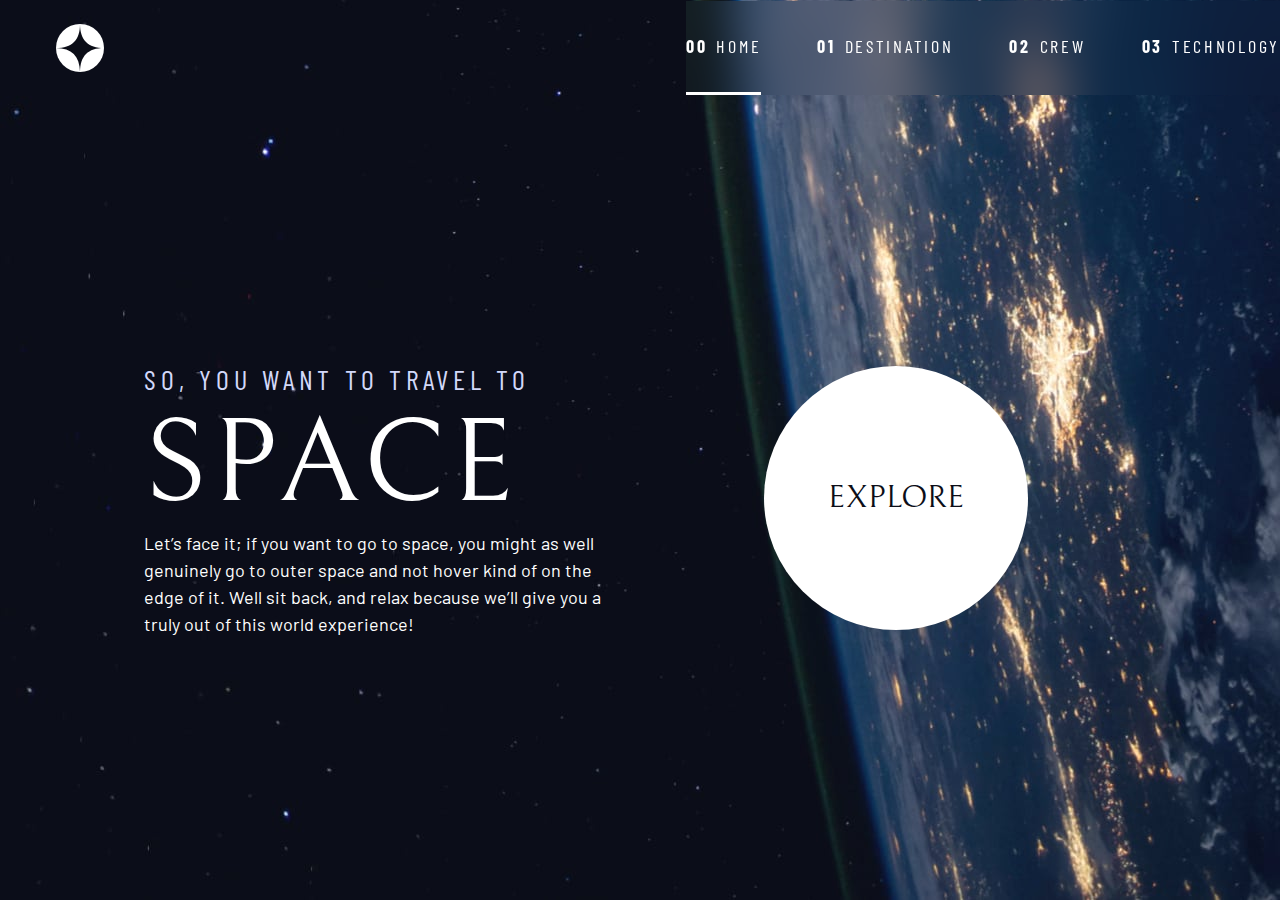
==== commit 943dce8e: "fix nav on mid screen" ====
--- a/index.html
+++ b/index.html
@@ -15,7 +15,7 @@
 	<script src="./index.js" defer></script>
 </head>
 <body class="home">
-	<header class="primary-header">
+	<header class="primary-header flex">
 		<div>
 			<img src="./assets/shared/logo.svg" alt="7 Sisters logo" class="logo">
 		</div>
--- a/index.css
+++ b/index.css
@@ -301,7 +301,19 @@
 	transform: scale(1.5);
 }
 
+/* primary header */
+
+.logo {
+    margin: 1.5rem clamp(1.5rem, 5vw, 3.5rem);
+}
+
+.primary-header {
+    justify-content: space-between;
+    align-items: center;
+}
+
 .primary-navigation {
+    --gap: clamp(1.5rem, 5vw, 3.5rem);
     --underline-gap: 2rem;
     list-style: none;
     padding: 0;
@@ -319,6 +331,15 @@
 
 .mobile-nav-toggle {
     display: none;
+}
+
+.primary-navigation a {
+    text-decoration: none;
+}
+
+.primary-navigation a > span {
+    font-weight: 700;
+    margin-right: .5em;
 }
 
 @media (max-width: 35rem) {
@@ -337,6 +358,10 @@
 
     .primary-navigation[data-visible="true"] {
         transform: translateX(0);
+    }
+
+    .primary-navigation.underline-indicators > .active {
+       border: 0;
     }
     
     .mobile-nav-toggle {
@@ -353,6 +378,7 @@
         aspect-ratio: 1;
         border: 0;
     }
+
     .mobile-nav-toggle[aria-expanded="true"] {
         background-image: url(./assets/shared/icon-close.svg);
     }
@@ -363,13 +389,14 @@
     }
 }
 
-.primary-navigation a {
-    text-decoration: none;
-}
-
-.primary-navigation a > span {
-    font-weight: 700;
-    margin-right: .5em;
+@media (min-width: 35em) and (max-width: 45em) {
+    .primary-navigation {
+        padding-inline: 3rem;
+    }
+
+    .primary-navigation a > span {
+        display: none;
+    }
 }
 
 .underline-indicators > * {
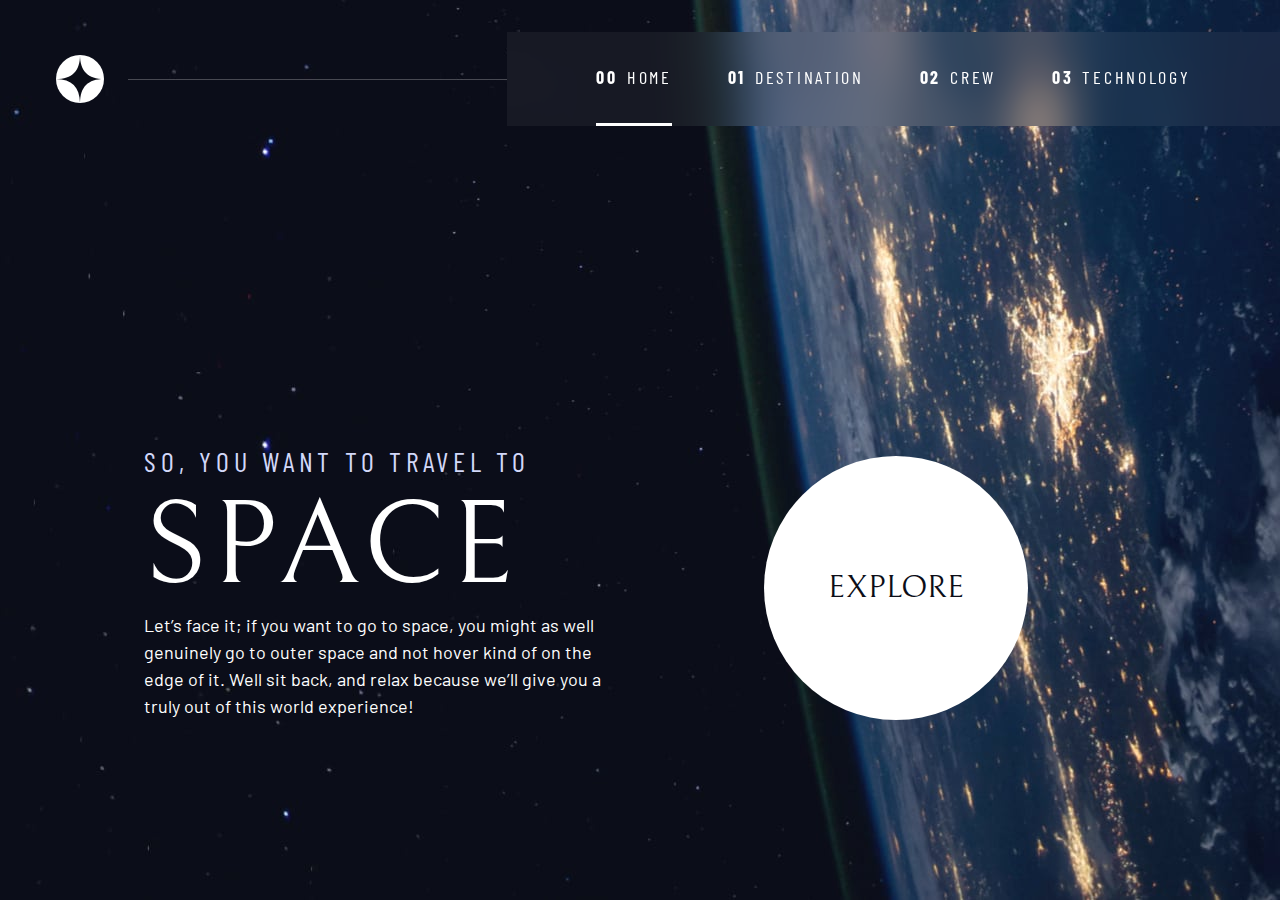
==== commit 4f851d27: "add accessibility" ====
--- a/index.html
+++ b/index.html
@@ -15,6 +15,7 @@
 	<script src="./index.js" defer></script>
 </head>
 <body class="home">
+	<a class="skip-to-content" href="#main">Skip to content</a>
 	<header class="primary-header flex">
 		<div>
 			<img src="./assets/shared/logo.svg" alt="7 Sisters logo" class="logo">
@@ -22,15 +23,15 @@
 		 <button class="mobile-nav-toggle" aria-controls="primary-navigation"><span class="sr-only" aria-expanded="false">Menu</span></button>
     	<nav>
 	        <ul id="primary-navigation" data-visible="false" class="primary-navigation underline-indicators flex">
-	            <li class="active"><a class="ff-sans-cond uppercase text-white letter-spacing-2" href="index.html"><span>00</span>Home</a>
-	            <li><a class="ff-sans-cond uppercase text-white letter-spacing-2" href="destination.html"><span>01</span>Destination</a>
-	            <li><a class="ff-sans-cond uppercase text-white letter-spacing-2" href="crew.html"><span>02</span>Crew</a>
-	            <li><a class="ff-sans-cond uppercase text-white letter-spacing-2" href="technology.html"><span>03</span>Technology</a>
+	            <li class="active"><a class="ff-sans-cond uppercase text-white letter-spacing-2" href="index.html"><span aria-hidden="true">00</span>Home</a>
+	            <li><a class="ff-sans-cond uppercase text-white letter-spacing-2" href="destination.html"><span aria-hidden="true">01</span>Destination</a>
+	            <li><a class="ff-sans-cond uppercase text-white letter-spacing-2" href="crew.html"><span aria-hidden="true">02</span>Crew</a>
+	            <li><a class="ff-sans-cond uppercase text-white letter-spacing-2" href="technology.html"><span aria-hidden="true">03</span>Technology</a>
 	        </ul>
     </nav>
 	</header>
 
-	<div class="grid-container grid-container">
+	<main id="main" class="grid-container grid-container--home">
 	    <div>
 	      <h1 class="text-accent fs-500 ff-sans-cond uppercase letter-spacing-1">So, you want to travel to
 	      <span class="d-block fs-900 ff-serif text-white">Space</span></h1>
@@ -41,7 +42,7 @@
 	    <div>
 	      <a href="#" class="large-button uppercase ff-serif fs-600 text-dark bg-white">Explore</a>
 	    </div>
-    </div>
+    </main>
 
 </body>
 </html>--- a/index.css
+++ b/index.css
@@ -214,6 +214,20 @@
 	border:  0;
 }
 
+.skip-to-content {
+    position: absolute;
+    z-index: 9999;
+    background: hsl( var(--clr-white) );
+    color: hsl( var(--clr-dark) );
+    padding: .5em 1em;
+    margin-inline: auto;
+    transform: translateY(-100%);
+    transition: transform 250ms ease-in;
+}
+
+.skip-to-content:focus {
+    transform:  translateY(0);
+}
 /* colors */
 
 .bg-dark { background-color:  hsl( var(--clr-dark) ); }
@@ -324,7 +338,7 @@
 
 @supports (backdrop-filter: blur(1rem)) {
     .primary-navigation {
-        background: hsl( var(--clr-white) / 0..05);
+        background: hsl( var(--clr-white) / 0.05);
         backdrop-filter: blur(1.5rem);
     }
 }
@@ -389,14 +403,38 @@
     }
 }
 
-@media (min-width: 35em) and (max-width: 45em) {
+@media (min-width: 35em) {
     .primary-navigation {
-        padding-inline: 3rem;
-    }
-
+        padding-inline:  clamp(3rem, 7vw, 7rem);
+    }
+}
+@media (min-width: 35em) and (max-width: 44.999em) {
     .primary-navigation a > span {
         display: none;
     }
+}
+
+@media (min-width: 45em) {
+    
+    .primary-header::after {
+         content: '';
+         display: block;
+         position: relative;
+         height: 1px;
+         width: 100%;
+         margin-right: -2.5rem;
+         background: hsl( var(--clr-white) / .25);
+         order: 1;
+     }
+     
+    nav {
+        order: 2;
+    }
+
+    .primary-navigation {
+        margin-block: 2rem;
+    }
+    
 }
 
 .underline-indicators > * {
